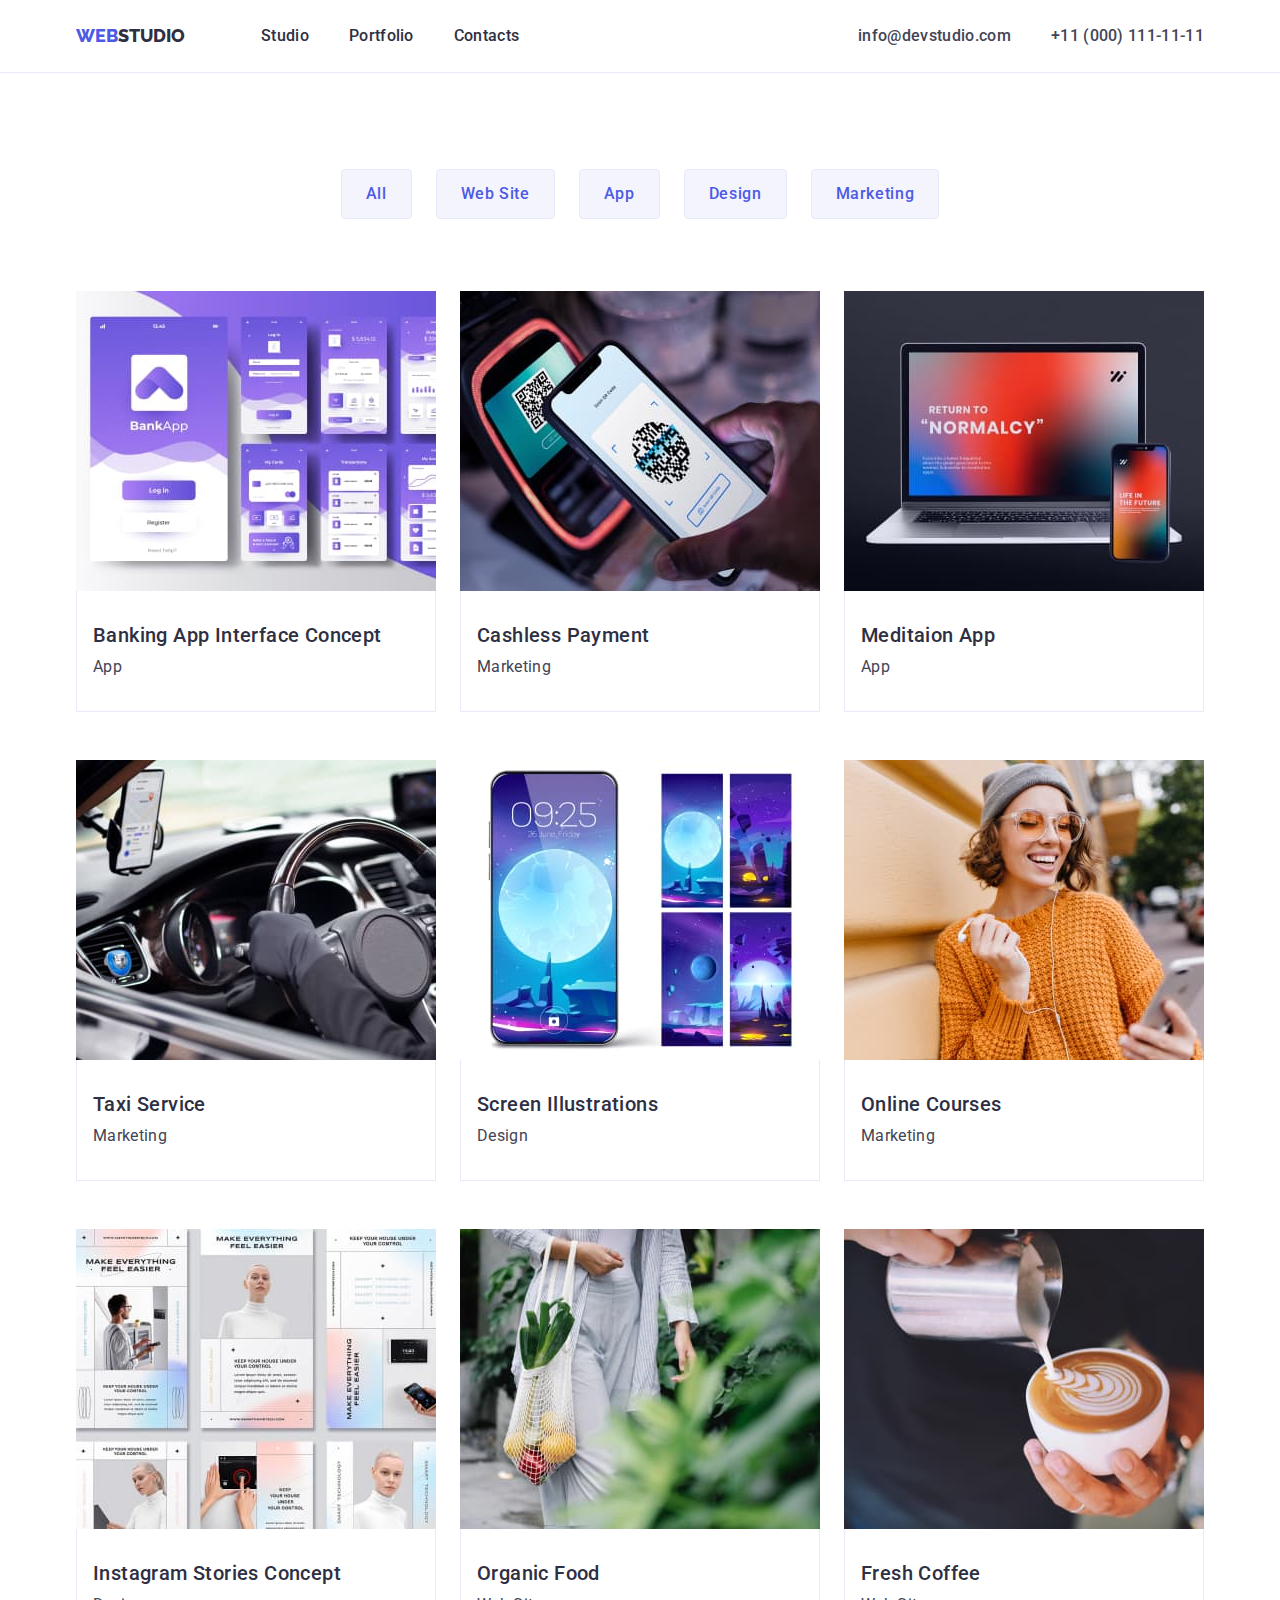
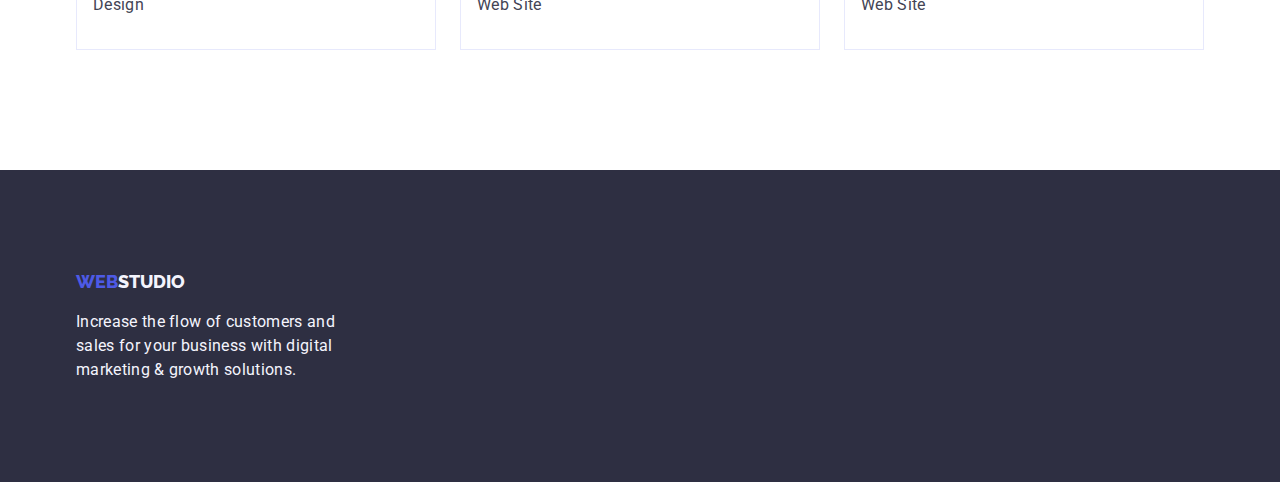
==== portfolio.html @ 9a462d63 "from hw 3" ====
<!DOCTYPE html>
<html lang="en">
  <head>
    <meta charset="UTF-8" />
    <meta http-equiv="X-UA-Compatible" content="IE=edge" />
    <meta name="viewport" content="width=device-width, initial-scale=1.0" />
    <link rel="preconnect" href="https://fonts.googleapis.com" />
    <link rel="preconnect" href="https://fonts.gstatic.com" crossorigin />
    <link
      href="https://fonts.googleapis.com/css2?family=Raleway:wght@800&family=Roboto:wght@400;500;700;900&display=swap"
      rel="stylesheet"
    />
    <link
      rel="stylesheet"
      href="https://cdnjs.cloudflare.com/ajax/libs/modern-normalize/1.1.0/modern-normalize.css"
    />
    <title>Portfolio</title>
    <link rel="stylesheet" href="./css/styles.css" />
  </head>
  <body>
    <header class="header">
      <div class="container header-container">
        <nav class="header-navigation">
          <a href="./index.html" class="logo-name"
            ><span class="word-web">WEB</span
            ><span class="word-studio-header">STUDIO</span></a
          >
          <ul class="header-list">
            <li class="header-item">
              <a class="item" href="./index.html">Studio</a>
            </li>
            <li class="header-item">
              <a class="item" href="./portfolio.html">Portfolio</a>
            </li>
            <li class="header-item"><a class="item" href="">Contacts</a></li>
          </ul>
        </nav>
        <address class="header-address">
          <ul class="header-list">
            <li class="header-item">
              <a href="mailto:info@devstudio.com" class="header-contact"
                >info@devstudio.com</a
              >
            </li>
            <li class="header-item">
              <a href="tel:+110001111111" class="header-contact"
                >+11 (000) 111-11-11</a
              >
            </li>
          </ul>
        </address>
      </div>
    </header>
    <main>
      <section class="buttons">
        <div class="container">
          <h1 hidden class="visually-hidden">info</h1>
          <ul class="buttons-container">
            <li class="btn-list">
              <button type="button" class="main-btn">All</button>
            </li>
            <li class="btn-list">
              <button type="button" class="main-btn">Web Site</button>
            </li>
            <li class="btn-list">
              <button type="button" class="main-btn">App</button>
            </li>
            <li class="btn-list">
              <button type="button" class="main-btn">Design</button>
            </li>
            <li class="btn-list">
              <button type="button" class="main-btn">Marketing</button>
            </li>
          </ul>
          <h1 hidden class="visually-hidden">Projects</h1>
          <ul class="portfolio-list">
            <li class="portfolio-item">
              <a
                class="main-link"
                href="./images/portfolio/img-banking-appi-interface-concept.jpg"
              >
                <img
                  src="./images/portfolio/img-banking-appi-interface-concept.jpg"
                  alt="banking interface"
                  width="360"
                  height="300"
                  class="main-image"
                />
                <div class="borders-text description-left">
                  <h2 class="portfolio-header">
                    Banking App Interface Concept
                  </h2>
                  <p class="portfolio-description">App</p>
                </div>
              </a>
            </li>
            <li class="portfolio-item">
              <a
                class="main-link"
                href="./images/portfolio/img-сashless-payment.jpg"
              >
                <img
                  src="./images/portfolio/img-сashless-payment.jpg"
                  alt="cashless payment"
                  width="360"
                  class="main-image"
                />
                <div class="borders-text description-left">
                  <h2 class="portfolio-header">Cashless Payment</h2>
                  <p class="portfolio-description">Marketing</p>
                </div>
              </a>
            </li>
            <li class="portfolio-item">
              <a
                class="main-link"
                href="./images/portfolio/img-meditaion-app.jpg"
              >
                <img
                  src="./images/portfolio/img-meditaion-app.jpg"
                  alt="meditation app"
                  width="360"
                  class="main-image"
                />
                <div class="borders-text description-left">
                  <h2 class="portfolio-header">Meditaion App</h2>
                  <p class="portfolio-description">App</p>
                </div>
              </a>
            </li>
            <li class="portfolio-item">
              <a
                class="main-link"
                href="./images/portfolio/img-taxi-service.jpg"
              >
                <img
                  src="./images/portfolio/img-taxi-service.jpg"
                  alt="taxi service"
                  width="360"
                  class="main-image"
                />
                <div class="borders-text description-left">
                  <h2 class="portfolio-header">Taxi Service</h2>
                  <p class="portfolio-description">Marketing</p>
                </div>
              </a>
            </li>
            <li class="portfolio-item">
              <a
                class="main-link"
                href="./images/portfolio/img-screen-illustrations.jpg"
              >
                <img
                  src="./images/portfolio/img-screen-illustrations.jpg"
                  alt="screen illustrations"
                  width="360"
                  class="main-image"
                />
                <div class="borders-text description-left">
                  <h2 class="portfolio-header">Screen Illustrations</h2>
                  <p class="portfolio-description">Design</p>
                </div>
              </a>
            </li>

            <li class="portfolio-item">
              <a
                class="main-link"
                href="./images/portfolio/img-online-courses.jpg"
              >
                <img
                  src="./images/portfolio/img-online-courses.jpg"
                  alt=" online courses"
                  width="360"
                  class="main-image"
                />
                <div class="borders-text description-left">
                  <h2 class="portfolio-header">Online Courses</h2>
                  <p class="portfolio-description">Marketing</p>
                </div>
              </a>
            </li>
            <li class="portfolio-item">
              <a
                class="main-link"
                href="./images/portfolio/img-instagram-stories-concept.jpg"
              >
                <img
                  src="./images/portfolio/img-instagram-stories-concept.jpg"
                  alt="instagram stories concept"
                  width="360"
                  class="main-image"
                />
                <div class="borders-text description-left">
                  <h2 class="portfolio-header">Instagram Stories Concept</h2>
                  <p class="portfolio-description">Design</p>
                </div>
              </a>
            </li>
            <li class="portfolio-item">
              <a
                class="main-link"
                href="./images/portfolio/img-organic-food.jpg"
              >
                <img
                  src="./images/portfolio/img-organic-food.jpg"
                  alt="organic food"
                  width="360"
                  class="main-image"
                />
                <div class="borders-text description-left">
                  <h2 class="portfolio-header">Organic Food</h2>
                  <p class="portfolio-description">Web Site</p>
                </div>
              </a>
            </li>
            <li class="portfolio-item">
              <a
                class="main-link"
                href="./images/portfolio/img-fresh-coffee.jpg"
              >
                <img
                  src="./images/portfolio/img-fresh-coffee.jpg"
                  alt="fresh coffee"
                  width="360"
                  class="main-image"
                />
                <div class="borders-text description-left">
                  <h2 class="portfolio-header">Fresh Coffee</h2>
                  <p class="portfolio-description">Web Site</p>
                </div>
              </a>
            </li>
          </ul>
        </div>
      </section>
    </main>
    <footer class="box">
      <div class="container">
        <a href="./index.html" class="logo-name"
          ><span class="word-web">WEB</span
          ><span class="word-studio-footer">STUDIO</span></a
        >
        <p class="footer-description">
          Increase the flow of customers and sales for your business with
          digital marketing & growth solutions.
        </p>
      </div>
    </footer>
  </body>
</html>
---- css/styles.css ----
:root {
  --primary-color: #2e2f42;
  --secondary-color: #4d5ae5;
  --font-description-color: #434455;
  --font-white-color: #ffffff;
}
p,
h1,
h2,
h3,
h4,
h5,
h6 {
  margin: 0;
}

ul {
  margin: 0;
  padding-left: 0;
}

button {
  cursor: pointer;
  margin: 0 auto;
}

address {
  font-style: normal;
}

img {
  display: block;
  max-width: 100%;
  height: auto;
}
body {
  font-family: "Roboto";
  color: var(--primary-color);
}
.container {
  width: 1158px;
  padding-left: 15px;
  padding-right: 15px;
  padding: 0 15px;
  margin: 0 auto;
  /*outline: 2px solid red;*/
}
.header {
  border-bottom: 1px solid #e7e9fc;
  padding-top: 24px;
  padding-bottom: 24px;
}
.logo-name {
  text-decoration: none;
  font-family: "Raleway";
  font-style: normal;
  font-weight: 800;
  font-size: 18px;
  line-height: 1.33;
  margin-right: 76px;
}
.header-container {
  display: flex;
  align-items: center;
}
.header-navigation {
  display: flex;
  align-items: center;
}
.header-list {
  font-weight: 500;
  font-size: 16px;
  line-height: 1.5;
  letter-spacing: 0.02em;
  list-style: none;
  display: flex;
  gap: 40px;
}
.header-item {
  list-style: none;
}
.item {
  color: var(--primary-color);
  text-decoration: none;
}
.item:hover,
.item:focus {
  color: var(--secondary-color);
}
.header-address {
  font-weight: 400;
  font-size: 16px;
  line-height: 1.5;
  /* identical to box height, or 150% */
  letter-spacing: 0.02em;
  display: flex;
  margin-left: auto;
}
.header-contact {
  text-decoration: none;
  color: var(--font-description-color);
}
.header-contact:focus,
.header-contact:hover {
  color: var(--secondary-color);
}
.section {
  padding-bottom: 120px;
  padding-top: 120px;
}
.headline-box {
  background-color: var(--primary-color);
  padding-top: 188px;
  padding-bottom: 188px;
}

.headline {
  color: var(--font-white-color);
  font-weight: 700;
  font-size: 56px;
  line-height: 1.07;
  text-align: center;
  letter-spacing: 0.02em;
  width: 507px;
  margin: 0 auto 48px;
}
.headline-button {
  display: block;
  font-family: inherit;
  font-weight: 500;
  font-size: 16px;
  line-height: 1.5;
  letter-spacing: 0.04em;
  background-color: var(--secondary-color);
  color: var(--font-white-color);
  border-radius: 4px;
  border: 0;
  width: 169px;
  height: 56px;
  margin-top: 48px;
  box-shadow: 0px 4px 4px rgba(0, 0, 0, 0.15);
}
.headline-button:hover,
.headline-button:focus {
  background-color: var(--font-white-color);
  color: var(--secondary-color);
  cursor: pointer;
}

.list {
  padding-top: 0;
}
.main-list {
  display: flex;
  column-gap: 24px;
}

.main-btn {
  font-family: inherit;
  font-weight: 500;
  font-size: 16px;
  line-height: 1.5;
  letter-spacing: 0.04em;
  background-color: #f4f4fd;
  color: var(--secondary-color);
  border-radius: 4px;
  border: 1px solid #e7e9fc;
  padding: 12px 24px;
}
.main-btn:focus,
.main-btn:hover {
  background-color: var(--secondary-color);
  color: #f4f4fd;
  cursor: pointer;
}
.main-item {
  list-style: none;
  width: calc(((100% - 72px) / 4));
  margin-right: 24;
}
.main-link {
  text-decoration: none;
}
.main-title {
  color: var(--primary-color);
  font-style: normal;
  font-weight: 500;
  font-size: 20px;
  line-height: 1.2;
  /* identical to box height, or 120% */
  margin-bottom: 8px;
  letter-spacing: 0.02em;
}
.main-after-title {
  color: var(--font-description-color);
  font-weight: 400;
  font-size: 16px;
  line-height: 1.5;
  /* identical to box height, or 150% */

  letter-spacing: 0.02em;
}
.secondary-headline {
  text-align: center;
  font-weight: 700;
  font-size: 36px;
  line-height: 1.11;
  /* identical to box height, or 111% */
  color: var(--primary-color);
  margin-bottom: 72px;
}
.secondary-list {
  display: flex;
  align-items: center;
  gap: 24px;
}
.secondary-item {
  list-style: none;
}
.teamlist {
  background-color: #f4f4fd;
}
.name-team {
  text-align: center;
  color: var(--primary-color);
  font-style: normal;
  font-weight: 500;
  font-size: 20px;
  line-height: 1.2;
  /* identical to box height, or 120% */
  letter-spacing: 0.02em;
}
.team-position {
  text-align: center;
  color: var(--font-description-color);
  font-weight: 400;
  font-size: 16px;
  line-height: 1.5;
  /* identical to box height, or 150% */
  letter-spacing: 0.02em;
  padding-top: 8px;
}
.team-color {
  background-color: var(--font-white-color);
  box-shadow: 0px 1px 6px rgba(46, 47, 66, 0.08),
    0px 1px 1px rgba(46, 47, 66, 0.16), 0px 2px 1px rgba(46, 47, 66, 0.08);
  border-radius: 0px 0px 4px 4px;
}
.box {
  background: #2e2f42;
  padding-top: 100px;
  padding-bottom: 100px;
}
.buttons {
  padding-top: 96px;
  padding-bottom: 120px;
}
.buttons-container {
  margin-bottom: 72px;
  display: flex;
  flex-direction: row;
  justify-content: center;
  gap: 24px;
}
.btn-list {
  list-style: none;
}
.portfolio-container {
  padding-top: 72px;
  padding-bottom: 120px;
}
.borders-text {
  padding-top: 32px;
  padding-bottom: 32px;
  border-left: 1px solid #e7e9fc;
  border-right: 1px solid #e7e9fc;
  border-bottom: 1px solid #e7e9fc;
}
.portfolio-list {
  display: flex;
  flex-wrap: wrap;
  row-gap: 48px;
}

.portfolio-item {
  width: calc(((100% - 48px)) / 3);
  list-style: none;
  margin-right: 24px;
}
.portfolio-list > li:nth-child(3n) {
  margin-right: 0;
}
.portfolio-list > li:nth-child(1n) {
  margin-left: 0;
}
.portfolio-header {
  color: var(--primary-color);
  font-style: normal;
  font-weight: 500;
  font-size: 20px;
  line-height: 1.2;
  /* identical to box height, or 120% */
  margin-bottom: 8px;
  letter-spacing: 0.02em;
}
.portfolio-description {
  color: var(--font-description-color);
  font-weight: 400;
  font-size: 16px;
  line-height: 1.5;
  /* identical to box height, or 150% */
  letter-spacing: 0.02em;
}
.description-left {
  padding-left: 16px;
}
.word-studio-header {
  color: #2e2f42;
}
.word-web {
  color: var(--secondary-color);
}
.word-studio-footer {
  color: #f4f4fd;
}
.footer-description {
  margin-top: 16px;
  width: 264px;
  font-size: 16px;
  line-height: 1.5;
  letter-spacing: 0.02em;
  color: #f4f4fd;
}
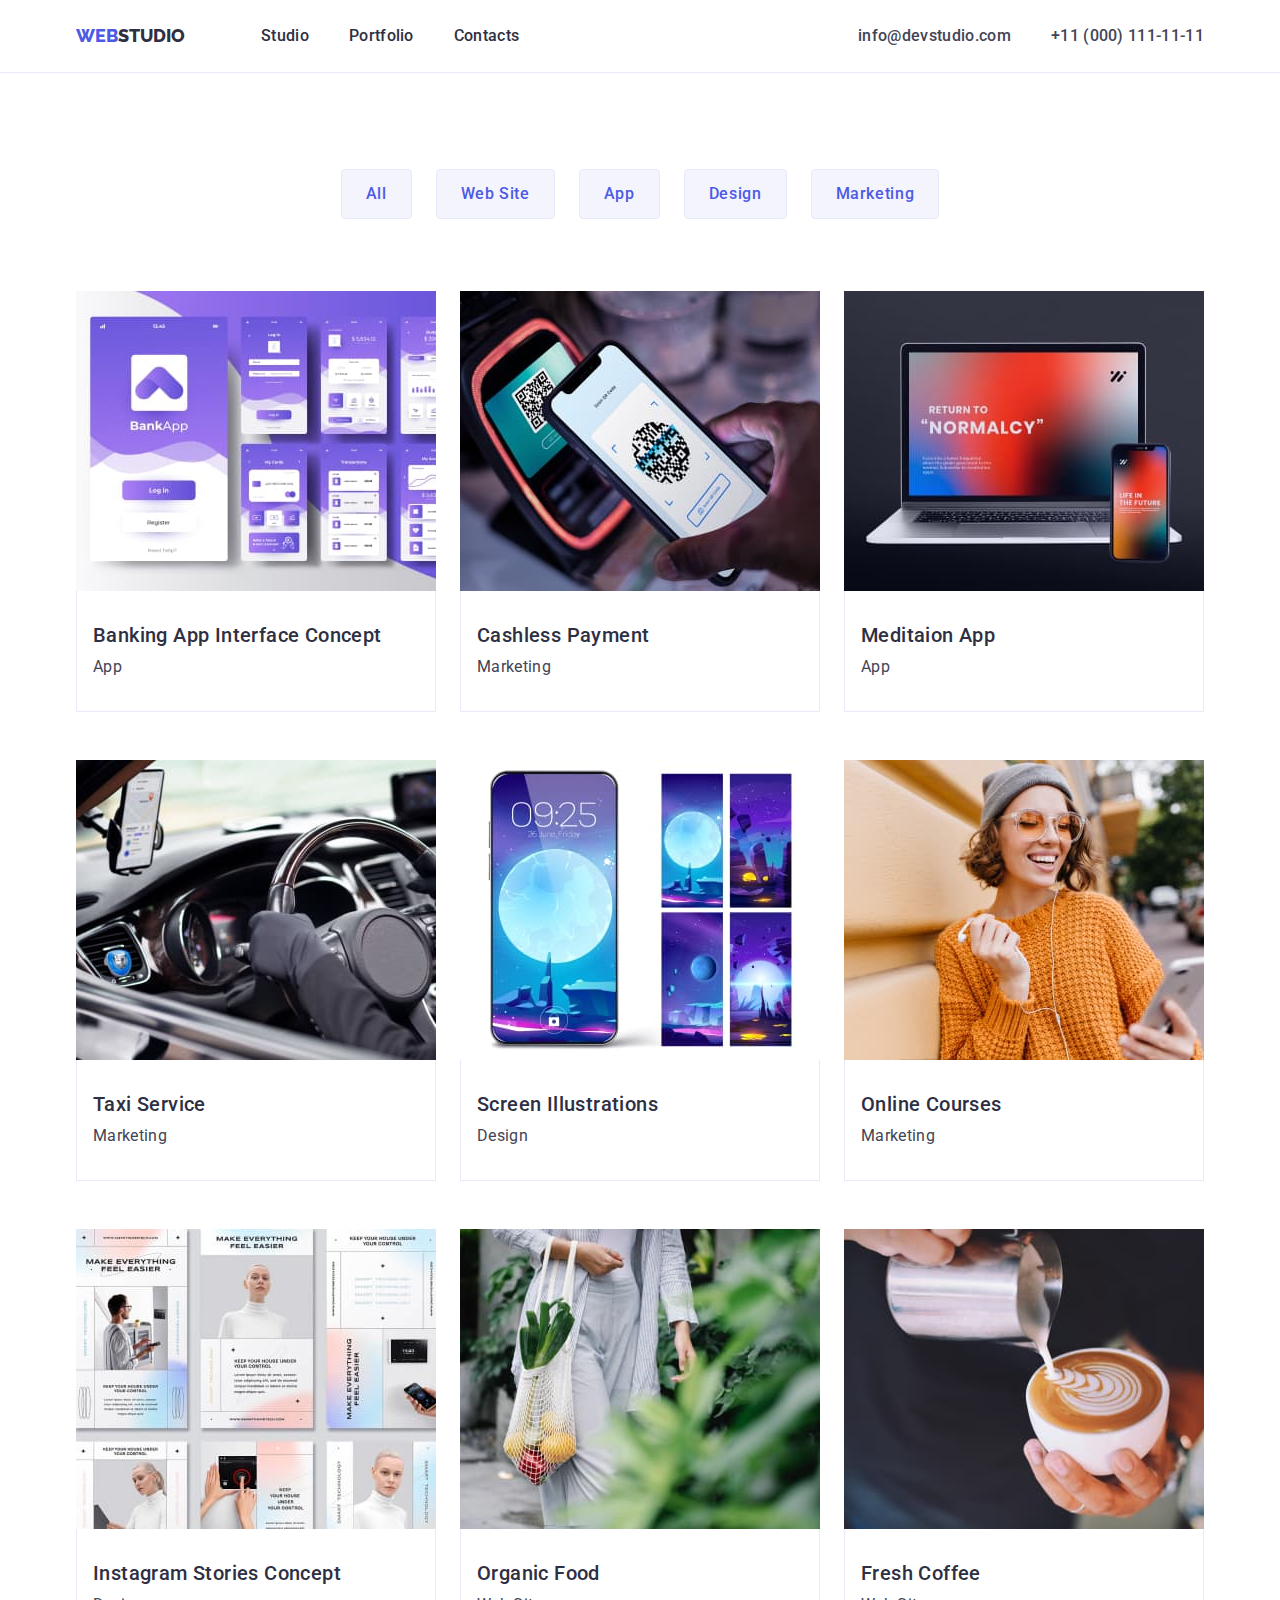
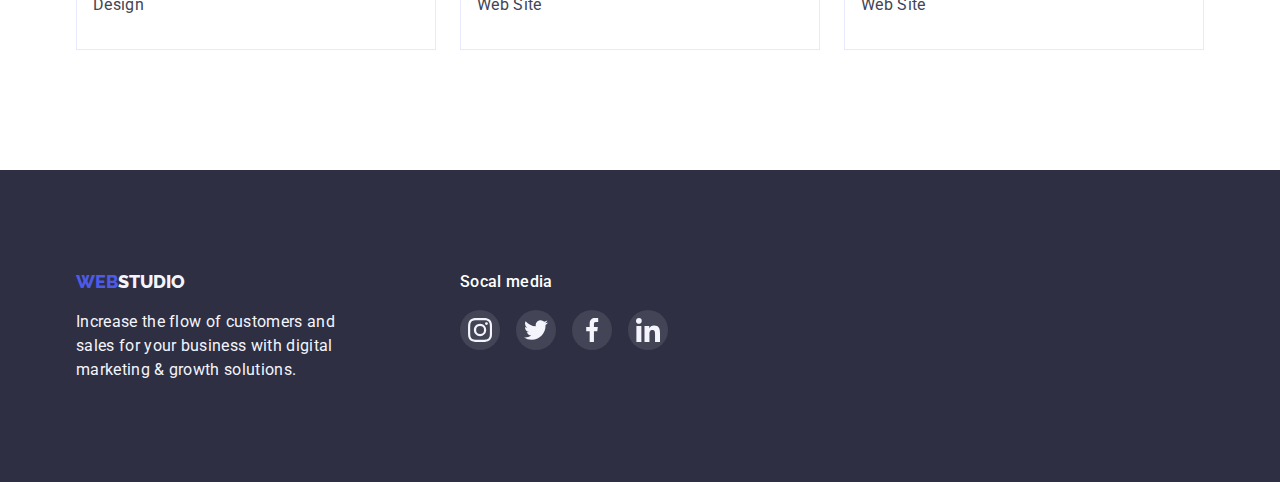
==== commit 3eb568c1: "add new hover color and shadow" ====
--- a/portfolio.html
+++ b/portfolio.html
@@ -162,7 +162,6 @@
                 </div>
               </a>
             </li>
-
             <li class="portfolio-item">
               <a
                 class="main-link"
@@ -236,15 +235,50 @@
       </section>
     </main>
     <footer class="box">
-      <div class="container">
-        <a href="./index.html" class="logo-name"
-          ><span class="word-web">WEB</span
-          ><span class="word-studio-footer">STUDIO</span></a
-        >
-        <p class="footer-description">
-          Increase the flow of customers and sales for your business with
-          digital marketing & growth solutions.
-        </p>
+      <div class="container footer-container">
+        <div class="footer-logo">
+          <a href="./index.html" class="logo-name"
+            ><span class="word-web">WEB</span
+            ><span class="word-studio-footer">STUDIO</span></a
+          >
+          <p class="footer-description">
+            Increase the flow of customers and sales for your business with
+            digital marketing & growth solutions.
+          </p>
+        </div>
+        <div class="social-footer-container">
+          <h3 class="social-footer-header">Socal media</h3>
+          <ul class="footer-social-list">
+            <li class="footer-social-item">
+              <a href="" class="footer-social-link">
+                <svg class="footer-social-icon" width="24" height="24">
+                  <use href="./images/icons.svg#icon-nstagram"></use>
+                </svg>
+              </a>
+            </li>
+            <li class="footer-social-item">
+              <a href="" class="footer-social-link">
+                <svg class="footer-social-icon" width="24" height="24">
+                  <use href="./images/icons.svg#icon-Twitter"></use>
+                </svg>
+              </a>
+            </li>
+            <li class="footer-social-item">
+              <a href="" class="footer-social-link">
+                <svg class="footer-social-icon" width="24" height="24">
+                  <use href="./images/icons.svg#icon-Facebook"></use>
+                </svg>
+              </a>
+            </li>
+            <li class="footer-social-item">
+              <a href="" class="footer-social-link">
+                <svg class="footer-social-icon" width="24" height="24">
+                  <use href="./images/icons.svg#icon-Linkedin"></use>
+                </svg>
+              </a>
+            </li>
+          </ul>
+        </div>
       </div>
     </footer>
   </body>
--- a/css/styles.css
+++ b/css/styles.css
@@ -3,6 +3,7 @@
   --secondary-color: #4d5ae5;
   --font-description-color: #434455;
   --font-white-color: #ffffff;
+  --hover-color: #404bbf;
 }
 p,
 h1,
@@ -85,7 +86,7 @@
 }
 .item:hover,
 .item:focus {
-  color: var(--secondary-color);
+  color: var(--hover-color);
 }
 .header-address {
   font-weight: 400;
@@ -102,14 +103,24 @@
 }
 .header-contact:focus,
 .header-contact:hover {
-  color: var(--secondary-color);
+  color: var(--hover-color);
 }
 .section {
   padding-bottom: 120px;
   padding-top: 120px;
 }
 .headline-box {
-  background-color: var(--primary-color);
+  /* background-color: tomato;*/
+  max-width: 1440px;
+  margin: 0 auto;
+  background-image: linear-gradient(
+      rgba(46, 47, 66, 0.7),
+      rgba(46, 47, 66, 0.7) 100%
+    ),
+    url(../images/people-office.jpg);
+  background-repeat: no-repeat;
+  background-position: center;
+  background-size: cover;
   padding-top: 188px;
   padding-bottom: 188px;
 }
@@ -142,8 +153,7 @@
 }
 .headline-button:hover,
 .headline-button:focus {
-  background-color: var(--font-white-color);
-  color: var(--secondary-color);
+  background-color: var(--hover-color);
   cursor: pointer;
 }
 
@@ -169,8 +179,11 @@
 }
 .main-btn:focus,
 .main-btn:hover {
+  border: 1px solid var(--secondary-color);
   background-color: var(--secondary-color);
   color: #f4f4fd;
+  box-shadow: 0px 3px 1px rgba(0, 0, 0, 0.1), 0px 2px 1px rgba(0, 0, 0, 0.08),
+    0px 2px 2px rgba(0, 0, 0, 0.12);
   cursor: pointer;
 }
 .main-item {
@@ -180,6 +193,14 @@
 }
 .main-link {
   text-decoration: none;
+}
+.main-icon {
+  display: flex;
+  justify-content: center;
+  align-items: center;
+  height: 112px;
+  background-color: #f4f4fd;
+  border-radius: 4px;
 }
 .main-title {
   color: var(--primary-color);
@@ -189,6 +210,7 @@
   line-height: 1.2;
   /* identical to box height, or 120% */
   margin-bottom: 8px;
+  margin-top: 8px;
   letter-spacing: 0.02em;
 }
 .main-after-title {
@@ -239,12 +261,56 @@
   /* identical to box height, or 150% */
   letter-spacing: 0.02em;
   padding-top: 8px;
+  padding-bottom: 8px;
 }
 .team-color {
   background-color: var(--font-white-color);
   box-shadow: 0px 1px 6px rgba(46, 47, 66, 0.08),
     0px 1px 1px rgba(46, 47, 66, 0.16), 0px 2px 1px rgba(46, 47, 66, 0.08);
   border-radius: 0px 0px 4px 4px;
+}
+.team-soc-list {
+  display: flex;
+  justify-content: center;
+  gap: 24px;
+}
+.soc-item {
+  list-style: none;
+  width: 40px;
+  height: 40px;
+}
+.team-soc-link {
+  width: 100%;
+  height: 100%;
+  border-radius: 50%;
+  display: flex;
+  justify-content: center;
+  align-items: center;
+  background-color: var(--secondary-color);
+}
+.team-soc-link:hover,
+.team-soc-link:focus {
+  background-color: var(--hover-color);
+}
+.customers-list {
+  display: flex;
+  justify-content: center;
+  align-items: center;
+  gap: 24px;
+}
+.customers-item {
+  list-style: none;
+  width: 168px;
+  height: 88px;
+  border: 1px solid #afb1b8;
+  border-radius: 4px;
+}
+.customers-link {
+  width: 100%;
+  height: 100%;
+  display: flex;
+  justify-content: center;
+  align-items: center;
 }
 .box {
   background: #2e2f42;
@@ -287,6 +353,10 @@
   list-style: none;
   margin-right: 24px;
 }
+.portfolio-item:hover,
+.portfolio-item:focus {
+  box-shadow: 0px 1px 6px rgba(46, 47, 66, 0.08);
+}
 .portfolio-list > li:nth-child(3n) {
   margin-right: 0;
 }
@@ -323,6 +393,13 @@
 .word-studio-footer {
   color: #f4f4fd;
 }
+.footer-container {
+  display: flex;
+  gap: 120px;
+}
+.footer-logo {
+  display: block;
+}
 .footer-description {
   margin-top: 16px;
   width: 264px;
@@ -331,3 +408,40 @@
   letter-spacing: 0.02em;
   color: #f4f4fd;
 }
+.social-footer-container {
+  display: block;
+}
+.social-footer-header {
+  font-weight: 500;
+  font-size: 16px;
+  line-height: 1.5;
+  letter-spacing: 0.02em;
+  color: #ffffff;
+  padding-bottom: 16px;
+}
+.footer-social-list {
+  display: flex;
+  justify-content: center;
+  gap: 16px;
+}
+.footer-social-item {
+  list-style: none;
+  width: 40px;
+  height: 40px;
+  display: flex;
+  justify-content: center;
+  align-items: center;
+  gap: 16px;
+}
+.footer-social-link {
+  display: flex;
+  justify-content: center;
+  align-items: center;
+  width: 100%;
+  height: 100%;
+  border-radius: 50%;
+  background-color: rgba(255, 255, 255, 0.1);
+}
+.footer-social-icon {
+  fill: currentColor;
+}
